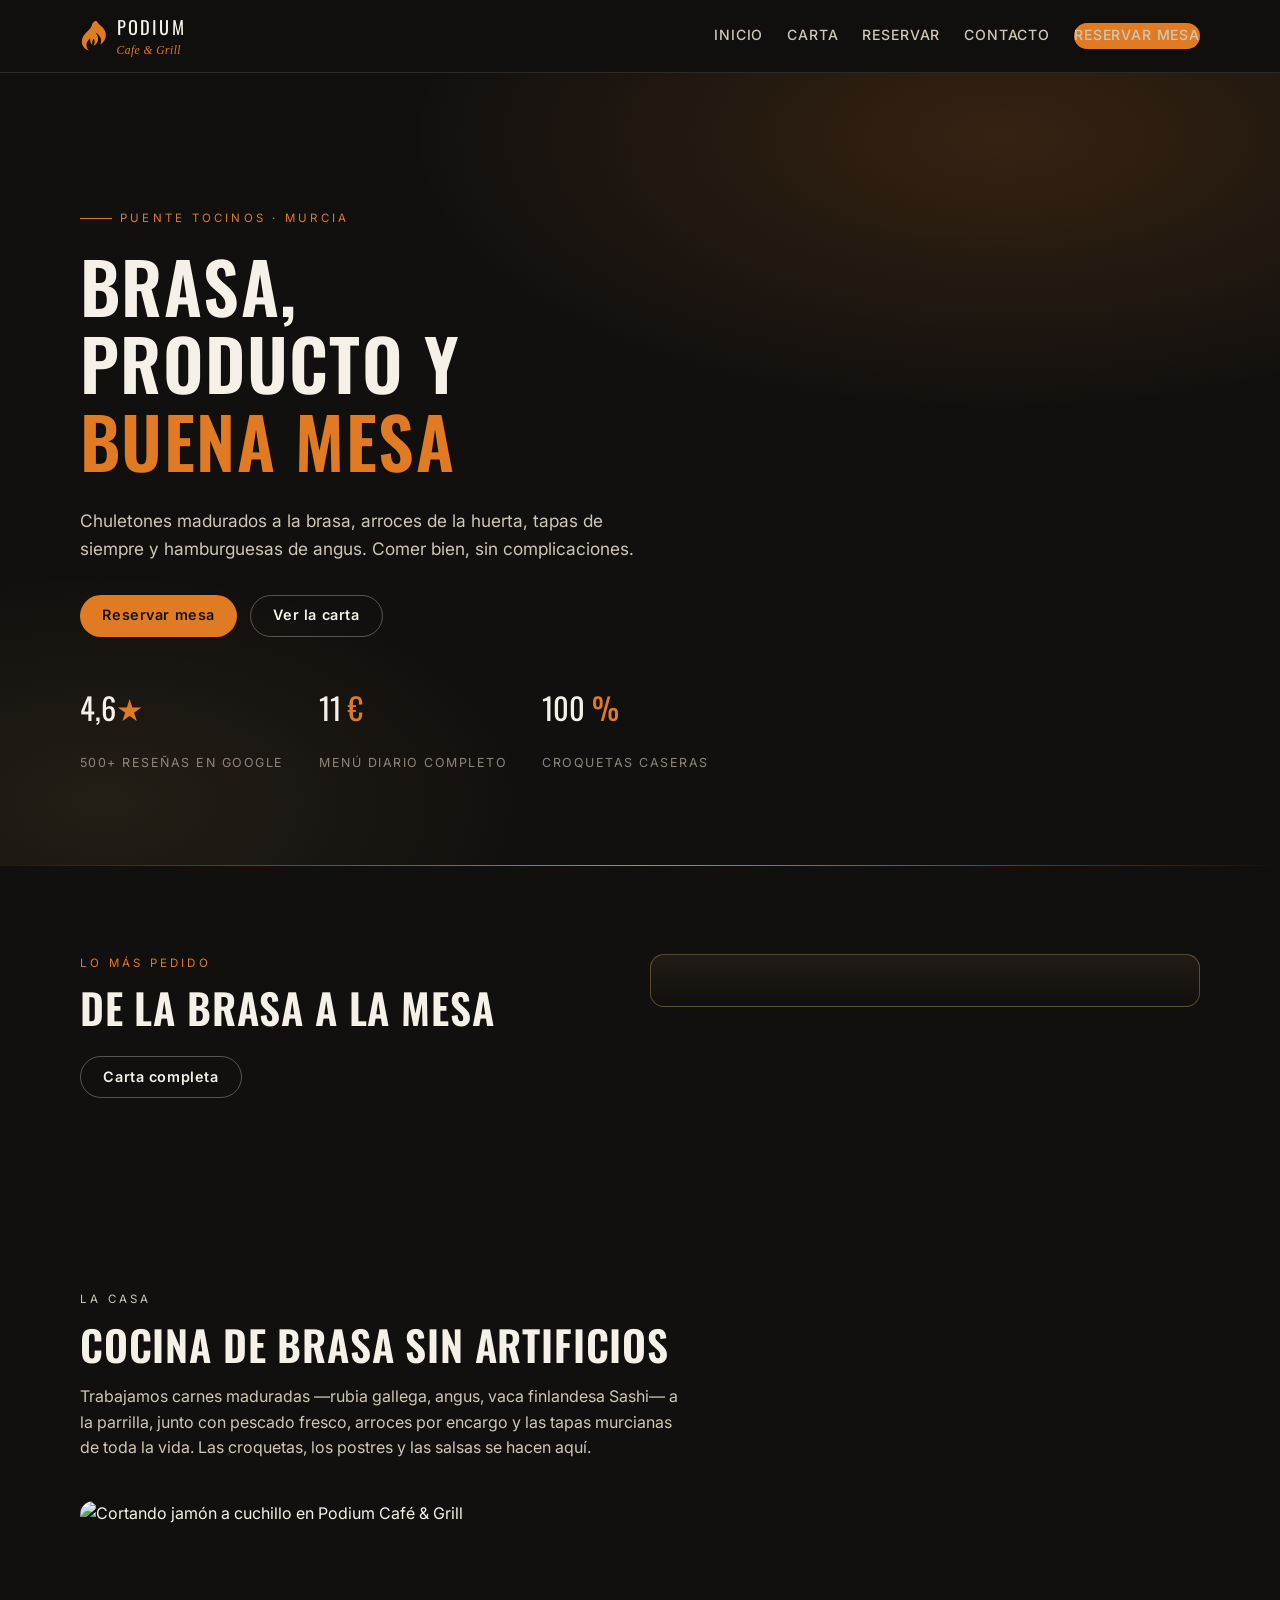
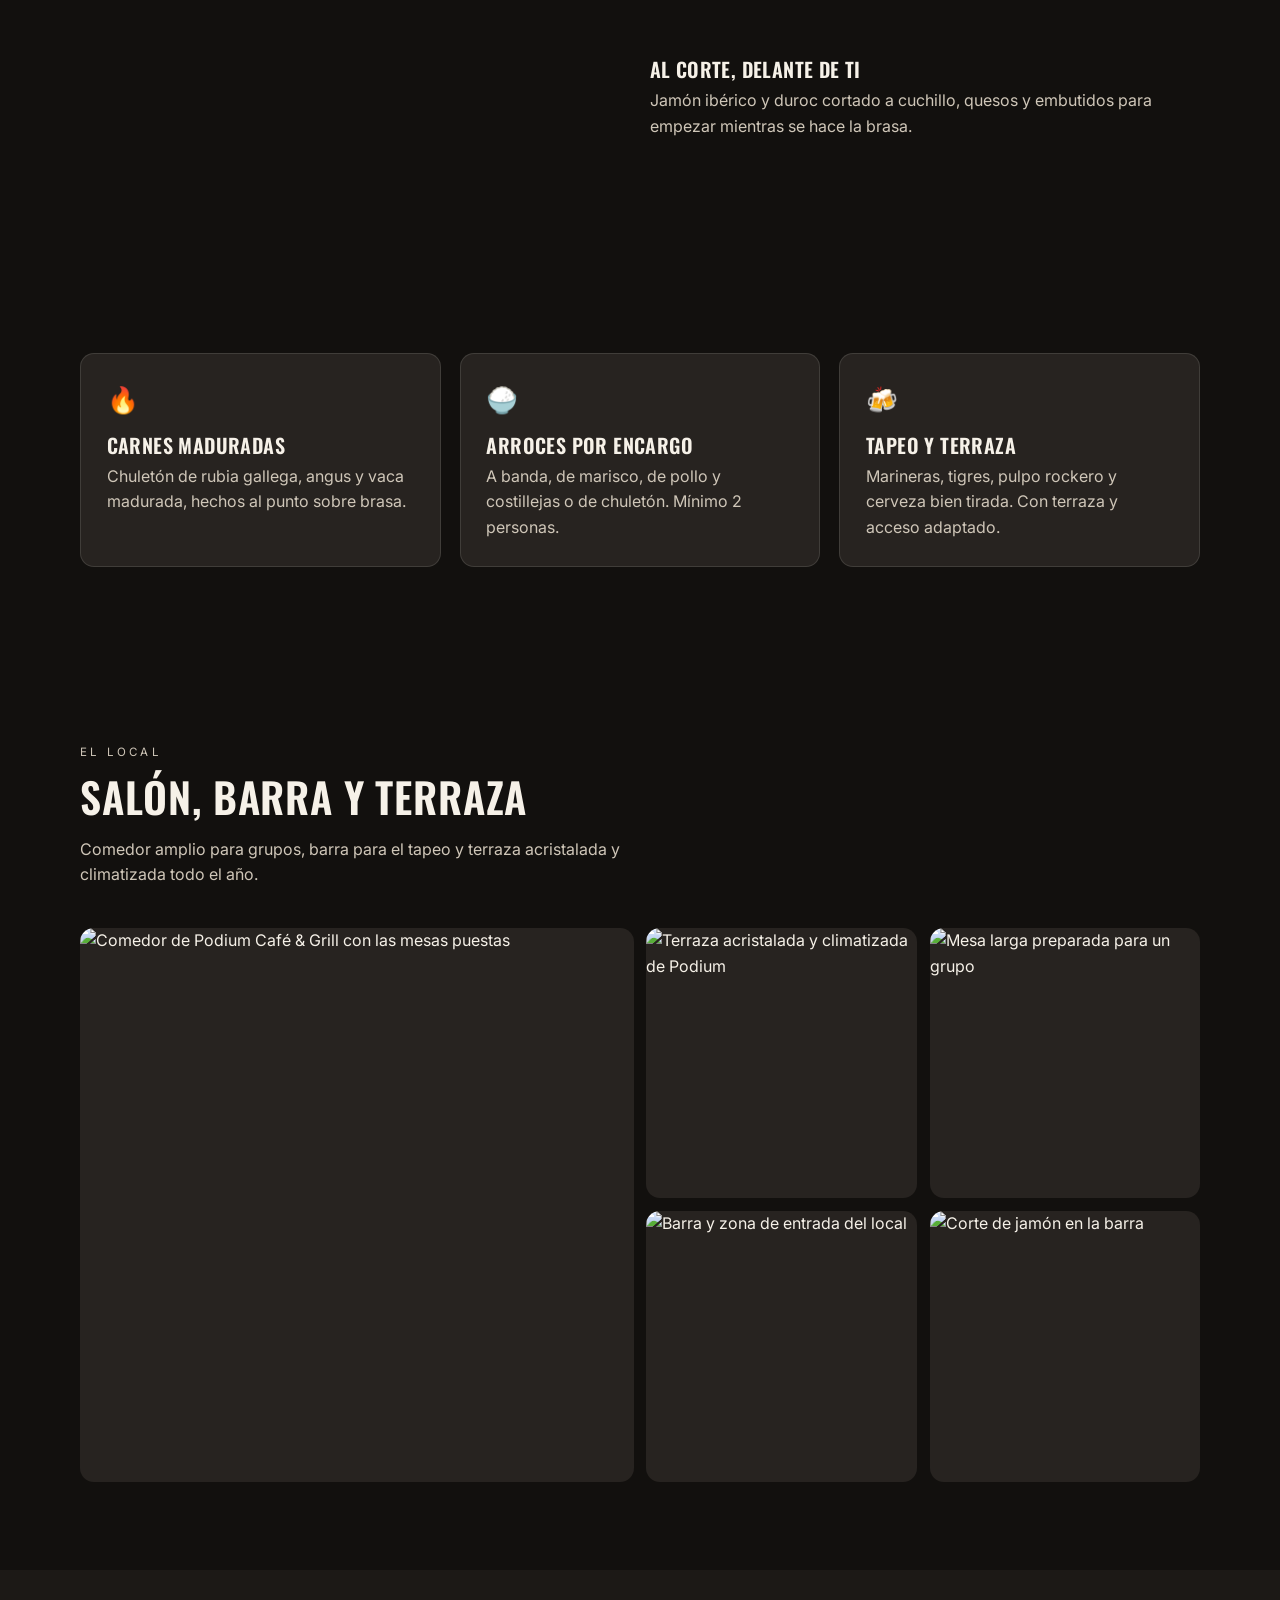
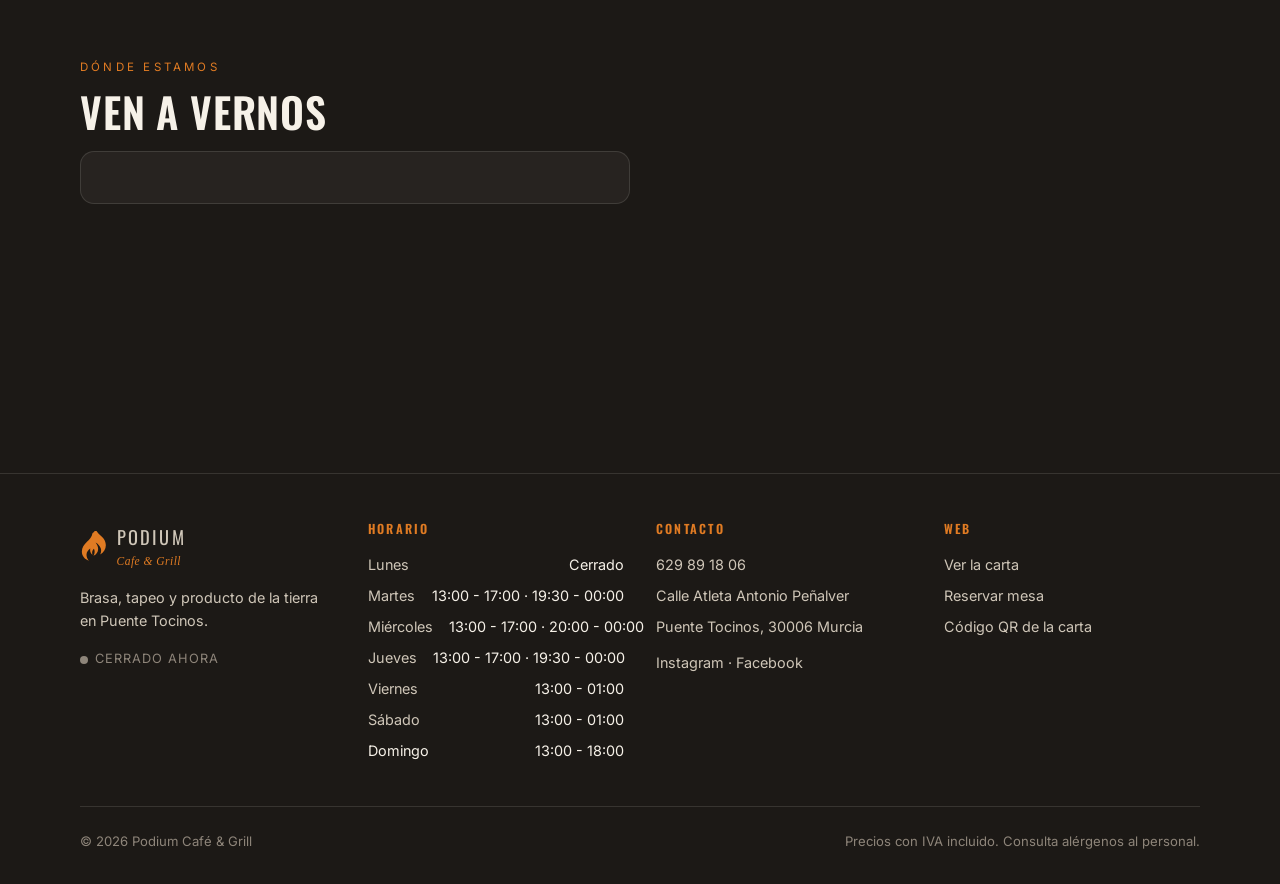
==== public/index.html @ a610a80b "Poner la web de Podium en la raíz, con el Worker y las reservas Este repositorio pasa a contener sol" ====
<!DOCTYPE html>
<html lang="es">
<head>
<meta charset="utf-8">
<meta name="viewport" content="width=device-width, initial-scale=1">
<title>Podium Café &amp; Grill — Carne a la brasa y tapeo en Murcia</title>
<meta name="description" content="Podium Café &amp; Grill en Puente Tocinos, Murcia. Chuletones a la brasa, arroces, tapas y hamburguesas. Consulta la carta y reserva mesa online.">
<meta name="theme-color" content="#12100e">
<link rel="icon" href="/assets/img/favicon.svg" type="image/svg+xml">
<meta property="og:title" content="Podium Café &amp; Grill">
<meta property="og:description" content="Carne a la brasa, arroces y tapeo en Puente Tocinos, Murcia. Reserva tu mesa online.">
<meta property="og:type" content="restaurant">
<link rel="preconnect" href="https://fonts.googleapis.com">
<link rel="preconnect" href="https://fonts.gstatic.com" crossorigin>
<link href="https://fonts.googleapis.com/css2?family=Oswald:wght@400;600&family=Inter:wght@400;500;600&display=swap" rel="stylesheet">
<link rel="stylesheet" href="/assets/css/estilo.css">
</head>
<body>

<header class="cabecera" data-cabecera></header>

<main>
  <section class="hero">
    <div class="hero__fondo" data-foto-fondo="/assets/img/fotos/salon.jpg"></div>
    <div class="contenedor">
      <p class="hero__etiqueta">Puente Tocinos · Murcia</p>
      <h1>Brasa, producto y <em>buena mesa</em></h1>
      <p class="hero__texto">
        Chuletones madurados a la brasa, arroces de la huerta, tapas de siempre y
        hamburguesas de angus. Comer bien, sin complicaciones.
      </p>
      <div class="hero__acciones">
        <a class="boton" href="/reservar">Reservar mesa</a>
        <a class="boton boton--fantasma" href="/carta">Ver la carta</a>
      </div>

      <div class="insignias">
        <div>
          <p class="insignia__valor">4,6<span>★</span></p>
          <p class="insignia__texto">500+ reseñas en Google</p>
        </div>
        <div>
          <p class="insignia__valor">11 <span>€</span></p>
          <p class="insignia__texto">Menú diario completo</p>
        </div>
        <div>
          <p class="insignia__valor">100 <span>%</span></p>
          <p class="insignia__texto">Croquetas caseras</p>
        </div>
      </div>
    </div>
  </section>

  <section class="seccion">
    <div class="contenedor">
      <div class="rejilla rejilla--2" style="align-items:start">
        <div>
          <p class="antetitulo">Lo más pedido</p>
          <h2>De la brasa a la mesa</h2>
          <div data-destacados></div>
          <p style="margin-top:1.6rem"><a class="boton boton--fantasma" href="/carta">Carta completa</a></p>
        </div>

        <div class="tarjeta menu-dia" data-menu-dia></div>
      </div>
    </div>
  </section>

  <section class="seccion">
    <div class="contenedor">
      <div class="seccion__intro">
        <p class="antetitulo">La casa</p>
        <h2>Cocina de brasa sin artificios</h2>
        <p>
          Trabajamos carnes maduradas —rubia gallega, angus, vaca finlandesa Sashi—
          a la parrilla, junto con pescado fresco, arroces por encargo y las tapas
          murcianas de toda la vida. Las croquetas, los postres y las salsas se hacen aquí.
        </p>
      </div>
      <div class="rejilla rejilla--2" style="align-items:center;margin-bottom:2.5rem">
        <div class="foto-lado" data-foto>
          <img src="/assets/img/fotos/jamon.jpg" alt="Cortando jamón a cuchillo en Podium Café &amp; Grill" loading="lazy">
        </div>
        <div>
          <h3>Al corte, delante de ti</h3>
          <p class="tenue">
            Jamón ibérico y duroc cortado a cuchillo, quesos y embutidos para empezar
            mientras se hace la brasa.
          </p>
        </div>
      </div>

      <div class="rejilla rejilla--3">
        <div class="tarjeta">
          <p class="tarjeta__icono">🔥</p>
          <h3>Carnes maduradas</h3>
          <p class="tenue">Chuletón de rubia gallega, angus y vaca madurada, hechos al punto sobre brasa.</p>
        </div>
        <div class="tarjeta">
          <p class="tarjeta__icono">🍚</p>
          <h3>Arroces por encargo</h3>
          <p class="tenue">A banda, de marisco, de pollo y costillejas o de chuletón. Mínimo 2 personas.</p>
        </div>
        <div class="tarjeta">
          <p class="tarjeta__icono">🍻</p>
          <h3>Tapeo y terraza</h3>
          <p class="tenue">Marineras, tigres, pulpo rockero y cerveza bien tirada. Con terraza y acceso adaptado.</p>
        </div>
      </div>
    </div>
  </section>

  <section class="seccion">
    <div class="contenedor">
      <div class="seccion__intro">
        <p class="antetitulo">El local</p>
        <h2>Salón, barra y terraza</h2>
        <p>Comedor amplio para grupos, barra para el tapeo y terraza acristalada y climatizada todo el año.</p>
      </div>
      <div class="galeria">
        <figure data-foto><img src="/assets/img/fotos/salon.jpg" alt="Comedor de Podium Café &amp; Grill con las mesas puestas" loading="lazy"></figure>
        <figure data-foto><img src="/assets/img/fotos/terraza.jpg" alt="Terraza acristalada y climatizada de Podium" loading="lazy"></figure>
        <figure data-foto><img src="/assets/img/fotos/chimenea.jpg" alt="Mesa larga preparada para un grupo" loading="lazy"></figure>
        <figure data-foto><img src="/assets/img/fotos/barra.jpg" alt="Barra y zona de entrada del local" loading="lazy"></figure>
        <figure data-foto><img src="/assets/img/fotos/jamon.jpg" alt="Corte de jamón en la barra" loading="lazy"></figure>
      </div>
    </div>
  </section>

  <section class="seccion seccion--alt" id="contacto">
    <div class="contenedor">
      <div class="rejilla rejilla--2" style="align-items:start">
        <div>
          <p class="antetitulo">Dónde estamos</p>
          <h2>Ven a vernos</h2>
          <div class="tarjeta" data-contacto></div>
        </div>
        <div>
          <iframe class="mapa" data-mapa loading="lazy" referrerpolicy="no-referrer-when-downgrade" title="Mapa de situación de Podium Café &amp; Grill"></iframe>
        </div>
      </div>
    </div>
  </section>
</main>

<footer class="pie" data-pie></footer>

<script src="/assets/js/config.js"></script>
<script src="/assets/js/horario.js"></script>
<script src="/assets/js/carta-datos.js"></script>
<script src="/assets/js/comun.js"></script>
<script>
  iniciarPagina('/');

  // Destacados: las sugerencias de la casa.
  const sugerencias = window.CARTA.find((c) => c.id === 'sugerencias');
  document.querySelector('[data-destacados]').innerHTML = sugerencias.platos
    .map((p) => `
      <div class="destacado">
        <span class="destacado__nombre">${p.n}${p.d ? `<span class="destacado__desc">${p.d}</span>` : ''}</span>
        <span class="destacado__precio">${euros(p.p[0].v)}</span>
      </div>`)
    .join('');

  const md = window.MENU_DIARIO;
  document.querySelector('[data-menu-dia]').innerHTML = `
    <p class="antetitulo">De martes a viernes</p>
    <h3 style="font-size:1.6rem">Menú diario</h3>
    <p class="menu-dia__precio">${euros(md.precio)}</p>
    <p class="tenue" style="margin-top:.5rem">${md.incluye}</p>
    <h4>Primeros</h4><ul>${md.primeros.map((x) => `<li>${x}</li>`).join('')}</ul>
    <h4>Segundos</h4><ul>${md.segundos.map((x) => `<li>${x}</li>`).join('')}</ul>
    <h4>Postre</h4><ul>${md.postres.map((x) => `<li>${x}</li>`).join('')}</ul>
    <a class="boton boton--ancho" href="/reservar">Reservar mesa</a>`;

  const P = window.PODIUM;
  document.querySelector('[data-contacto]').innerHTML = `
    <p><strong>${P.direccion}</strong><br><span class="tenue">${P.ciudad}</span></p>
    <p><a class="boton boton--fantasma boton--pequeno" href="tel:${P.telefonoE164}">Llamar al ${P.telefono}</a></p>
    <p class="tenue" style="margin-top:1.2rem">
      ${P.horario.map((d) => `<span style="display:flex;justify-content:space-between;gap:1rem"><span>${d.nombre}</span><span>${textoTramos(d)}</span></span>`).join('')}
    </p>
    <p style="margin-top:1rem"><a href="${P.instagram}" target="_blank" rel="noopener">Instagram</a> · <a href="${P.facebook}" target="_blank" rel="noopener">Facebook</a></p>`;

  // Las fotos del local son opcionales: si aún no están subidas, se ocultan.
  const galeria = document.querySelector('.galeria');
  const quitarFoto = (figura) => {
    const seccion = galeria.contains(figura) ? galeria.closest('section') : null;
    figura.remove();
    if (seccion && !galeria.children.length) seccion.remove();
  };

  for (const figura of document.querySelectorAll('[data-foto]')) {
    const img = figura.querySelector('img');
    img.addEventListener('error', () => quitarFoto(figura));
    if (img.complete && !img.naturalWidth) quitarFoto(figura);
  }

  const fondo = document.querySelector('[data-foto-fondo]');
  const prueba = new Image();
  prueba.addEventListener('load', () => { fondo.style.backgroundImage = `url(${prueba.src})`; });
  prueba.src = fondo.dataset.fotoFondo;

  document.querySelector('[data-mapa]').src =
    'https://maps.google.com/maps?q=' + encodeURIComponent(P.mapaConsulta) + '&z=16&output=embed';
</script>
</body>
</html>
---- assets/css/estilo.css ----
/* Podium Café & Grill — hoja de estilo única para todo el sitio */

:root {
  --carbon: #12100e;
  --carbon-2: #1c1916;
  --carbon-3: #272320;
  --brasa: #e07b23;
  --brasa-claro: #f6a64b;
  --oro: #d6b25e;
  --crema: #f6f1e8;
  --crema-tenue: #cfc6b8;
  --gris: #8e857a;
  --linea: rgba(246, 241, 232, .12);
  --verde: #4a9d6b;
  --rojo: #d4574f;

  --fuente-titulo: 'Oswald', 'Haettenschweiler', 'Arial Narrow', system-ui, sans-serif;
  --fuente-texto: 'Inter', system-ui, -apple-system, 'Segoe UI', Roboto, sans-serif;

  --ancho: 1120px;
  --radio: 14px;
  --sombra: 0 18px 40px rgba(0, 0, 0, .45);
}

* { box-sizing: border-box; }

html { scroll-behavior: smooth; scroll-padding-top: 96px; }

body {
  margin: 0;
  background: var(--carbon);
  color: var(--crema);
  font-family: var(--fuente-texto);
  font-size: 16px;
  line-height: 1.6;
  -webkit-font-smoothing: antialiased;
}

img { max-width: 100%; display: block; }
a { color: var(--brasa-claro); }

h1, h2, h3, h4 {
  font-family: var(--fuente-titulo);
  font-weight: 600;
  letter-spacing: .02em;
  line-height: 1.1;
  margin: 0 0 .4em;
  text-transform: uppercase;
}

h1 { font-size: clamp(2.4rem, 7vw, 4.4rem); }
h2 { font-size: clamp(1.7rem, 4vw, 2.6rem); }
h3 { font-size: 1.25rem; }

p { margin: 0 0 1em; }

.contenedor { width: min(100% - 2.5rem, var(--ancho)); margin-inline: auto; }
.centrado { text-align: center; }
.tenue { color: var(--crema-tenue); }
.oculto { display: none !important; }

/* ---------- Cabecera ---------- */

.cabecera {
  position: sticky;
  top: 0;
  z-index: 50;
  background: rgba(18, 16, 14, .92);
  backdrop-filter: blur(10px);
  border-bottom: 1px solid var(--linea);
}

.cabecera__fila {
  display: flex;
  align-items: center;
  justify-content: space-between;
  gap: 1rem;
  padding: .75rem 0;
}

.marca {
  display: flex;
  align-items: center;
  gap: .6rem;
  text-decoration: none;
  color: var(--crema);
}

.marca svg { width: 27px; height: 30px; flex: none; }

.marca__texto { font-family: var(--fuente-titulo); font-size: 1.15rem; letter-spacing: .12em; text-transform: uppercase; }
.marca__texto small { display: block; font-family: Georgia, 'Times New Roman', serif; font-style: italic; font-size: .72rem; letter-spacing: .04em; text-transform: none; color: var(--brasa); }

.nav { display: flex; align-items: center; gap: 1.5rem; }
.nav a {
  color: var(--crema-tenue);
  text-decoration: none;
  font-size: .88rem;
  font-weight: 500;
  letter-spacing: .06em;
  text-transform: uppercase;
  padding: .3rem 0;
  border-bottom: 2px solid transparent;
}
.nav a:hover, .nav a[aria-current='page'] { color: var(--crema); border-bottom-color: var(--brasa); }

.menu-btn {
  display: none;
  background: none;
  border: 1px solid var(--linea);
  border-radius: 8px;
  color: var(--crema);
  padding: .45rem .6rem;
  cursor: pointer;
}

@media (max-width: 860px) {
  .menu-btn { display: block; }
  .nav {
    display: none;
    position: absolute;
    top: 100%; left: 0; right: 0;
    flex-direction: column;
    align-items: stretch;
    gap: 0;
    background: var(--carbon-2);
    border-bottom: 1px solid var(--linea);
    padding: .5rem 1.25rem 1rem;
  }
  .nav.abierto { display: flex; }
  .nav a { padding: .8rem 0; border-bottom: 1px solid var(--linea); }
  .nav .boton { margin-top: .8rem; text-align: center; }
}

/* ---------- Botones ---------- */

.boton {
  display: inline-flex;
  align-items: center;
  justify-content: center;
  gap: .5rem;
  padding: .8rem 1.4rem;
  border: 0;
  border-radius: 999px;
  background: var(--brasa);
  color: #1a1207;
  font: 600 .9rem/1 var(--fuente-texto);
  letter-spacing: .04em;
  text-decoration: none;
  cursor: pointer;
  transition: transform .15s ease, background .15s ease, opacity .15s ease;
}
.boton:hover { background: var(--brasa-claro); transform: translateY(-1px); }
.boton:disabled { opacity: .45; cursor: not-allowed; transform: none; }

.boton--fantasma { background: transparent; color: var(--crema); border: 1px solid rgba(246, 241, 232, .3); }
.boton--fantasma:hover { background: rgba(246, 241, 232, .08); border-color: var(--crema); }
.boton--peligro { background: transparent; color: var(--rojo); border: 1px solid rgba(212, 87, 79, .5); }
.boton--peligro:hover { background: rgba(212, 87, 79, .12); }
.boton--pequeno { padding: .5rem .9rem; font-size: .8rem; }
.boton--ancho { width: 100%; }

/* ---------- Portada ---------- */

.hero {
  position: relative;
  padding: clamp(4rem, 12vw, 8rem) 0 clamp(3rem, 8vw, 5rem);
  background:
    radial-gradient(900px 420px at 78% 8%, rgba(224, 123, 35, .22), transparent 65%),
    radial-gradient(700px 380px at 8% 92%, rgba(214, 178, 94, .12), transparent 60%),
    var(--carbon);
  overflow: hidden;
}
.hero::after {
  content: '';
  position: absolute; inset: auto 0 0 0; height: 1px;
  background: linear-gradient(90deg, transparent, var(--brasa), transparent);
}

.hero__etiqueta {
  display: inline-flex; align-items: center; gap: .5rem;
  font-size: .72rem; letter-spacing: .28em; text-transform: uppercase;
  color: var(--brasa); margin-bottom: 1.2rem;
}
.hero__etiqueta::before { content: ''; width: 32px; height: 1px; background: var(--brasa); }

.hero h1 { max-width: 14ch; }
.hero h1 em { font-style: normal; color: var(--brasa); }
.hero__texto { max-width: 52ch; font-size: 1.08rem; color: var(--crema-tenue); }
.hero__acciones { display: flex; flex-wrap: wrap; gap: .8rem; margin-top: 2rem; }

.insignias { display: flex; flex-wrap: wrap; gap: 2.2rem; margin-top: 3.5rem; }
.insignia__valor { font-family: var(--fuente-titulo); font-size: 1.9rem; color: var(--crema); line-height: 1; }
.insignia__valor span { color: var(--brasa); }
.insignia__texto { font-size: .78rem; letter-spacing: .12em; text-transform: uppercase; color: var(--gris); margin-top: .35rem; }

/* ---------- Secciones ---------- */

.seccion { padding: clamp(3.5rem, 8vw, 5.5rem) 0; }
.seccion--alt { background: var(--carbon-2); }
.seccion__intro { max-width: 60ch; margin-bottom: 2.5rem; }
.seccion__intro p { color: var(--crema-tenue); }

.antetitulo {
  font-size: .72rem; letter-spacing: .28em; text-transform: uppercase;
  color: var(--brasa); margin-bottom: .8rem;
}

.rejilla { display: grid; gap: 1.2rem; }
.rejilla--2 { grid-template-columns: repeat(auto-fit, minmax(280px, 1fr)); }
.rejilla--3 { grid-template-columns: repeat(auto-fit, minmax(240px, 1fr)); }

.tarjeta {
  background: var(--carbon-3);
  border: 1px solid var(--linea);
  border-radius: var(--radio);
  padding: 1.6rem;
}
.tarjeta h3 { color: var(--crema); }
.tarjeta p:last-child { margin-bottom: 0; }
.tarjeta__icono { font-size: 1.6rem; margin-bottom: .8rem; }

/* Destacados de portada */
.destacado {
  display: flex; justify-content: space-between; align-items: baseline; gap: 1rem;
  padding: 1rem 0;
  border-bottom: 1px dashed var(--linea);
}
.destacado:last-child { border-bottom: 0; }
.destacado__nombre { font-weight: 600; }
.destacado__desc { display: block; font-size: .85rem; color: var(--gris); font-weight: 400; }
.destacado__precio { font-family: var(--fuente-titulo); font-size: 1.15rem; color: var(--brasa); white-space: nowrap; }

/* Menú del día */
.menu-dia { border: 1px solid rgba(214, 178, 94, .35); background: linear-gradient(180deg, rgba(214, 178, 94, .08), transparent); }
.menu-dia__precio { font-family: var(--fuente-titulo); font-size: 3rem; color: var(--oro); line-height: 1; }
.menu-dia ul { margin: .4rem 0 1.2rem; padding-left: 1.1rem; color: var(--crema-tenue); }
.menu-dia h4 { font-size: .75rem; letter-spacing: .2em; color: var(--brasa); margin-bottom: .3rem; }

/* ---------- Carta ---------- */

.carta-barra {
  position: sticky; top: 62px; z-index: 40;
  background: rgba(18, 16, 14, .95);
  backdrop-filter: blur(10px);
  border-bottom: 1px solid var(--linea);
  padding: .8rem 0;
}
.carta-barra__fila { display: flex; gap: .8rem; align-items: center; }

.buscador {
  flex: 1;
  display: flex; align-items: center; gap: .5rem;
  background: var(--carbon-3);
  border: 1px solid var(--linea);
  border-radius: 999px;
  padding: .55rem 1rem;
}
.buscador input {
  flex: 1; background: none; border: 0; color: var(--crema);
  font: inherit; font-size: .92rem; outline: none;
}
.buscador input::placeholder { color: var(--gris); }

.categorias {
  display: flex; gap: .5rem; overflow-x: auto;
  padding: .7rem 0 .2rem;
  scrollbar-width: none;
}
.categorias::-webkit-scrollbar { display: none; }
.categorias a {
  flex: none;
  padding: .4rem .9rem;
  border: 1px solid var(--linea);
  border-radius: 999px;
  font-size: .8rem;
  color: var(--crema-tenue);
  text-decoration: none;
  white-space: nowrap;
}
.categorias a:hover, .categorias a.activa { background: var(--brasa); border-color: var(--brasa); color: #1a1207; }

.grupo { padding-top: 2.6rem; }
.grupo__titulo { display: flex; align-items: center; gap: .7rem; border-bottom: 2px solid var(--brasa); padding-bottom: .6rem; margin-bottom: .3rem; }
.grupo__titulo h2 { margin: 0; }
.grupo__nota { font-size: .82rem; color: var(--gris); margin: .6rem 0 0; }

.plato {
  display: flex; justify-content: space-between; align-items: flex-start; gap: 1.5rem;
  padding: .95rem 0;
  border-bottom: 1px solid rgba(246, 241, 232, .07);
}
.plato__nombre { font-weight: 600; margin: 0; }
.plato__desc { font-size: .86rem; color: var(--gris); margin: .2rem 0 0; }
.plato__precios { display: flex; flex-direction: column; align-items: flex-end; gap: .1rem; flex: none; }
.plato__precio { font-family: var(--fuente-titulo); font-size: 1.1rem; color: var(--brasa); white-space: nowrap; }
.plato__precio span { font-family: var(--fuente-texto); font-size: .7rem; color: var(--gris); letter-spacing: .08em; text-transform: uppercase; margin-right: .45rem; }

.sin-resultados { padding: 3rem 0; text-align: center; color: var(--gris); }

/* ---------- Formularios ---------- */

.campo { margin-bottom: 1.1rem; }
.campo label { display: block; font-size: .78rem; letter-spacing: .1em; text-transform: uppercase; color: var(--crema-tenue); margin-bottom: .45rem; }
.campo input, .campo select, .campo textarea {
  width: 100%;
  background: var(--carbon);
  border: 1px solid var(--linea);
  border-radius: 10px;
  color: var(--crema);
  font: inherit;
  padding: .75rem .9rem;
  outline: none;
}
.campo input:focus, .campo select:focus, .campo textarea:focus { border-color: var(--brasa); }
.campo textarea { resize: vertical; min-height: 88px; }
.campo__ayuda { font-size: .78rem; color: var(--gris); margin: .4rem 0 0; }
.campo__error { font-size: .8rem; color: var(--rojo); margin: .4rem 0 0; }

.fila-campos { display: grid; gap: 1.1rem; grid-template-columns: repeat(auto-fit, minmax(160px, 1fr)); }

.turnos { display: grid; grid-template-columns: repeat(auto-fill, minmax(84px, 1fr)); gap: .5rem; }
.turno {
  padding: .6rem .3rem;
  background: var(--carbon);
  border: 1px solid var(--linea);
  border-radius: 10px;
  color: var(--crema);
  font: 600 .95rem var(--fuente-texto);
  cursor: pointer;
  transition: all .12s ease;
}
.turno:hover:not(:disabled) { border-color: var(--brasa); }
.turno[aria-pressed='true'] { background: var(--brasa); border-color: var(--brasa); color: #1a1207; }
.turno:disabled { opacity: .3; cursor: not-allowed; text-decoration: line-through; }

.aviso {
  border-radius: 10px;
  padding: .9rem 1.1rem;
  font-size: .9rem;
  margin-bottom: 1.2rem;
  border: 1px solid;
}
.aviso--info { background: rgba(224, 123, 35, .1); border-color: rgba(224, 123, 35, .35); color: #f0c294; }
.aviso--error { background: rgba(212, 87, 79, .1); border-color: rgba(212, 87, 79, .4); color: #f0a9a4; }
.aviso--ok { background: rgba(74, 157, 107, .1); border-color: rgba(74, 157, 107, .4); color: #9fd7b6; }

.exito { text-align: center; padding: 2.5rem 1.5rem; }
.exito__marca {
  width: 68px; height: 68px; margin: 0 auto 1.4rem;
  border-radius: 50%; background: rgba(74, 157, 107, .15);
  border: 2px solid var(--verde);
  display: grid; place-items: center; font-size: 1.9rem; color: var(--verde);
}
.exito__resumen {
  text-align: left; max-width: 380px; margin: 1.8rem auto;
  border: 1px solid var(--linea); border-radius: var(--radio); padding: 1.2rem;
  background: var(--carbon);
}
.exito__resumen div { display: flex; justify-content: space-between; gap: 1rem; padding: .45rem 0; border-bottom: 1px solid var(--linea); }
.exito__resumen div:last-child { border-bottom: 0; }
.exito__resumen dt, .exito__resumen b { color: var(--gris); font-weight: 500; font-size: .85rem; }

/* ---------- Panel de administración ---------- */

.panel { padding: 2rem 0 4rem; }
.panel__barra { display: flex; flex-wrap: wrap; gap: .8rem; align-items: center; justify-content: space-between; margin-bottom: 1.5rem; }
.panel__filtros { display: flex; flex-wrap: wrap; gap: .5rem; }

.metricas { display: grid; grid-template-columns: repeat(auto-fit, minmax(130px, 1fr)); gap: .8rem; margin-bottom: 1.8rem; }
.metrica { background: var(--carbon-2); border: 1px solid var(--linea); border-radius: 12px; padding: 1rem; }
.metrica strong { display: block; font-family: var(--fuente-titulo); font-size: 1.9rem; line-height: 1; color: var(--brasa); }
.metrica span { font-size: .74rem; letter-spacing: .1em; text-transform: uppercase; color: var(--gris); }

.reserva {
  display: grid;
  grid-template-columns: 78px 1fr auto;
  gap: 1rem;
  align-items: center;
  background: var(--carbon-2);
  border: 1px solid var(--linea);
  border-left: 3px solid var(--brasa);
  border-radius: 12px;
  padding: 1rem 1.2rem;
  margin-bottom: .7rem;
}
.reserva[data-estado='cancelada'] { border-left-color: var(--rojo); opacity: .55; }
.reserva[data-estado='confirmada'] { border-left-color: var(--verde); }
.reserva__hora { font-family: var(--fuente-titulo); font-size: 1.5rem; color: var(--crema); }
.reserva__hora small { display: block; font-family: var(--fuente-texto); font-size: .72rem; color: var(--gris); letter-spacing: .08em; }
.reserva__nombre { font-weight: 600; }
.reserva__datos { font-size: .85rem; color: var(--crema-tenue); }
.reserva__nota { font-size: .85rem; color: var(--oro); margin-top: .3rem; }
.reserva__acciones { display: flex; gap: .4rem; flex-wrap: wrap; justify-content: flex-end; }

.etiqueta-estado {
  display: inline-block; font-size: .68rem; letter-spacing: .1em; text-transform: uppercase;
  padding: .18rem .5rem; border-radius: 999px; margin-left: .5rem;
}
.etiqueta-estado[data-e='pendiente'] { background: rgba(224, 123, 35, .18); color: var(--brasa-claro); }
.etiqueta-estado[data-e='confirmada'] { background: rgba(74, 157, 107, .18); color: #9fd7b6; }
.etiqueta-estado[data-e='cancelada'] { background: rgba(212, 87, 79, .18); color: #f0a9a4; }

@media (max-width: 640px) {
  .reserva { grid-template-columns: 1fr; }
  .reserva__acciones { justify-content: flex-start; }
}

/* ---------- QR ---------- */

.qr-disposicion { display: grid; gap: 2rem; grid-template-columns: minmax(280px, 1fr) minmax(300px, 420px); align-items: start; }
@media (max-width: 860px) { .qr-disposicion { grid-template-columns: 1fr; } }

.qr-tarjeta {
  background: #fff;
  color: #12100e;
  border-radius: 18px;
  padding: 2.2rem 1.8rem;
  text-align: center;
}
.qr-tarjeta__logo { width: min(190px, 60%); margin: 0 auto; }
.qr-tarjeta__codigo { margin: 1.5rem auto; width: min(260px, 100%); }
.qr-tarjeta__codigo svg { width: 100%; height: auto; }
.qr-tarjeta__pie { font-size: .8rem; color: #6b625a; letter-spacing: .06em; text-transform: uppercase; }
.qr-tarjeta__titulo { font-family: var(--fuente-titulo); font-size: 1.35rem; text-transform: uppercase; margin: 0; }

/* ---------- Pie ---------- */

.pie { background: var(--carbon-2); border-top: 1px solid var(--linea); padding: 3rem 0 2rem; font-size: .9rem; }
.pie__rejilla { display: grid; gap: 2rem; grid-template-columns: repeat(auto-fit, minmax(200px, 1fr)); }
.pie h4 { font-size: .78rem; letter-spacing: .18em; color: var(--brasa); margin-bottom: .8rem; }
.pie a { color: var(--crema-tenue); text-decoration: none; }
.pie a:hover { color: var(--brasa); }
.pie ul { list-style: none; margin: 0; padding: 0; }
.pie li { padding: .25rem 0; color: var(--crema-tenue); }
.pie__horario { display: flex; justify-content: space-between; gap: 1rem; }
.pie__horario span:last-child { color: var(--crema); white-space: nowrap; }
.pie__legal { margin-top: 2.5rem; padding-top: 1.5rem; border-top: 1px solid var(--linea); color: var(--gris); font-size: .82rem; display: flex; flex-wrap: wrap; gap: 1rem; justify-content: space-between; }

.estado-abierto { display: inline-flex; align-items: center; gap: .45rem; font-size: .8rem; letter-spacing: .08em; text-transform: uppercase; }
.estado-abierto::before { content: ''; width: 8px; height: 8px; border-radius: 50%; background: var(--gris); }
.estado-abierto[data-abierto='si'] { color: #9fd7b6; }
.estado-abierto[data-abierto='si']::before { background: var(--verde); box-shadow: 0 0 0 3px rgba(74, 157, 107, .2); }
.estado-abierto[data-abierto='no'] { color: var(--gris); }

.mapa { border: 0; width: 100%; height: 320px; border-radius: var(--radio); filter: grayscale(.4) contrast(1.05); }

/* ---------- Impresión ---------- */

@media print {
  body { background: #fff; color: #000; }
  .cabecera, .pie, .no-imprimir, .carta-barra { display: none !important; }
  .qr-tarjeta { border: 1px solid #ddd; page-break-inside: avoid; }
  .plato { border-bottom: 1px solid #eee; }
  .plato__precio, .grupo__titulo { color: #000; }
  .grupo__titulo { border-bottom-color: #000; }
  .plato__desc, .plato__precio span { color: #555; }
  h1, h2, h3 { color: #000; }
  a { color: #000; text-decoration: none; }
}

/* ---------- Fotos del local ---------- */

.hero { isolation: isolate; }
.hero__fondo {
  position: absolute; inset: 0; z-index: -1;
  background-size: cover; background-position: center;
  opacity: .3;
}
.hero__fondo::after {
  content: '';
  position: absolute; inset: 0;
  background: linear-gradient(100deg, var(--carbon) 8%, rgba(18, 16, 14, .78) 55%, rgba(18, 16, 14, .55));
}

.galeria { display: grid; gap: .8rem; grid-template-columns: repeat(4, 1fr); }
.galeria figure { margin: 0; border-radius: var(--radio); overflow: hidden; background: var(--carbon-3); }
.galeria img { width: 100%; height: 100%; object-fit: cover; aspect-ratio: 4 / 3; transition: transform .4s ease; }
.galeria figure:hover img { transform: scale(1.04); }
.galeria figure:first-child { grid-column: span 2; grid-row: span 2; }
.galeria figure:first-child img { aspect-ratio: 1 / 1; }

@media (max-width: 720px) {
  .galeria { grid-template-columns: repeat(2, 1fr); }
  .galeria figure:first-child { grid-column: span 2; grid-row: auto; }
}

.foto-lado { border-radius: var(--radio); overflow: hidden; }
.foto-lado img { width: 100%; aspect-ratio: 4 / 3; object-fit: cover; }
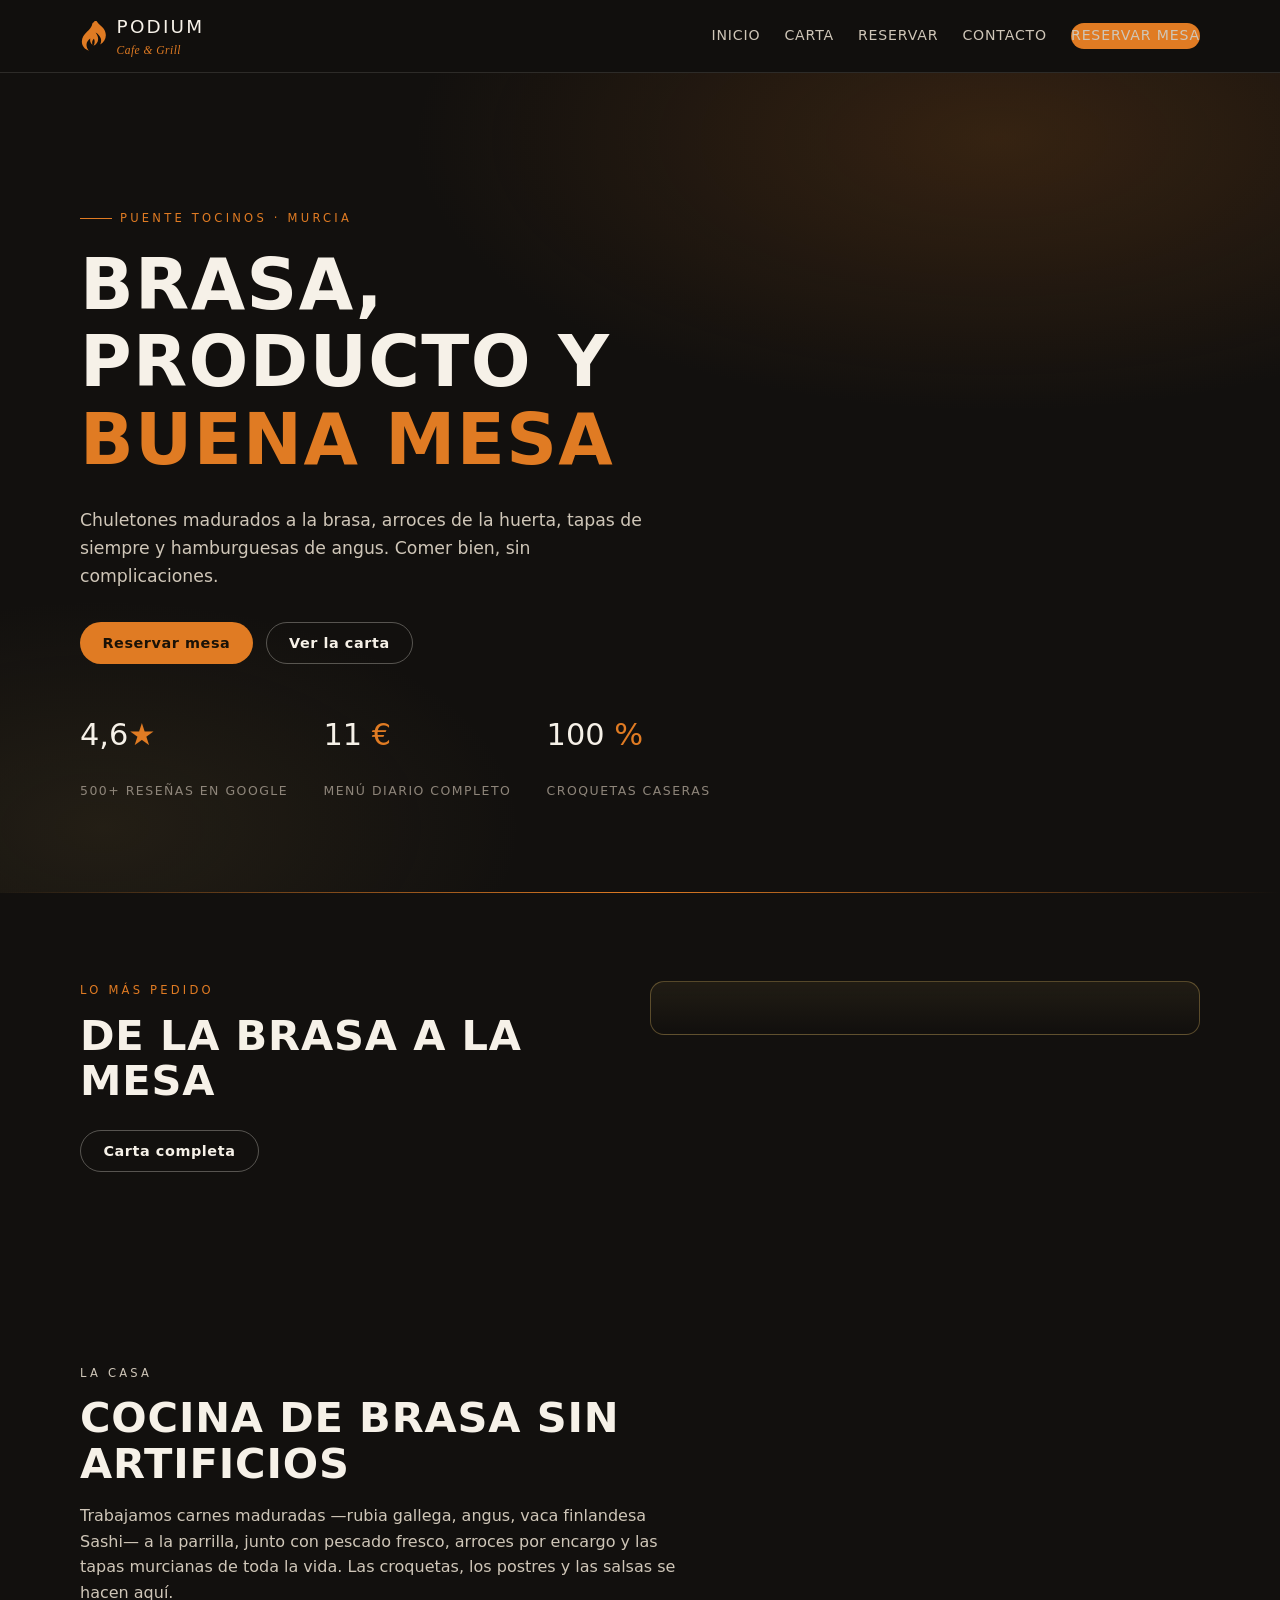
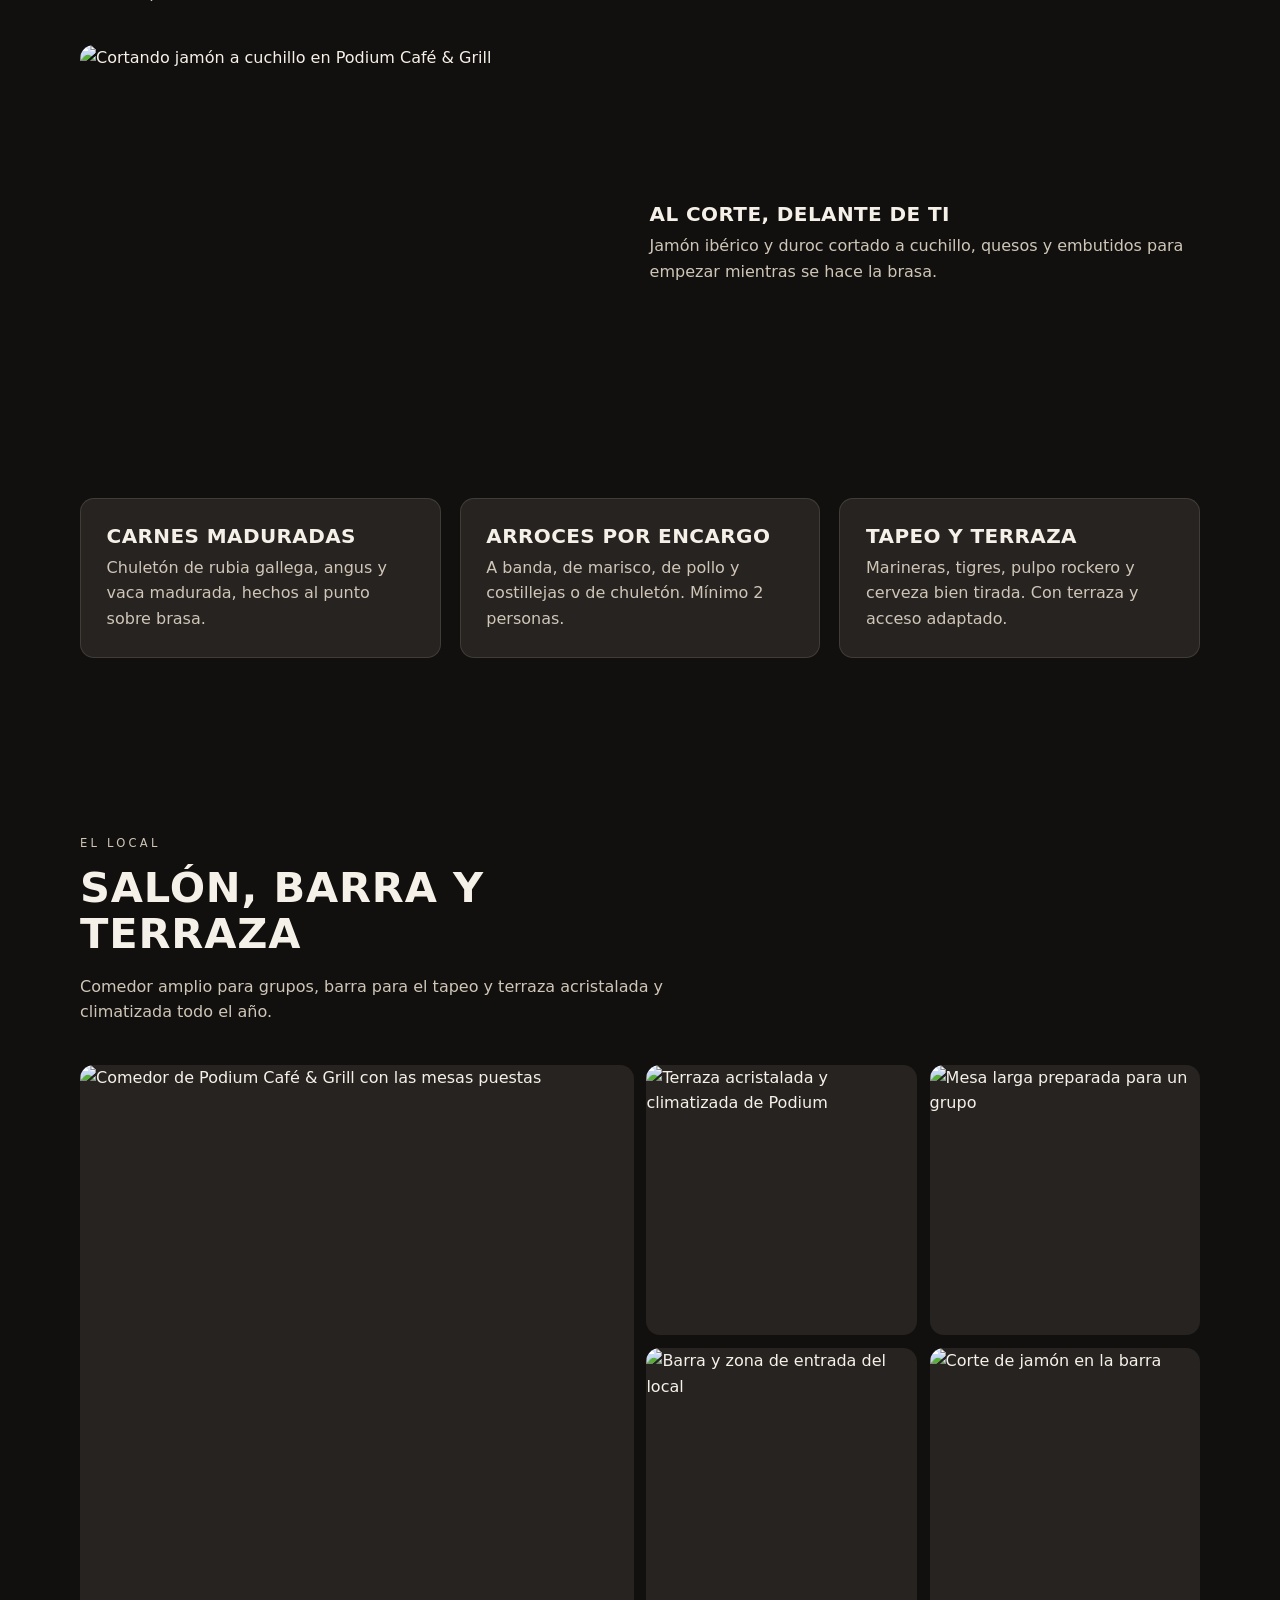
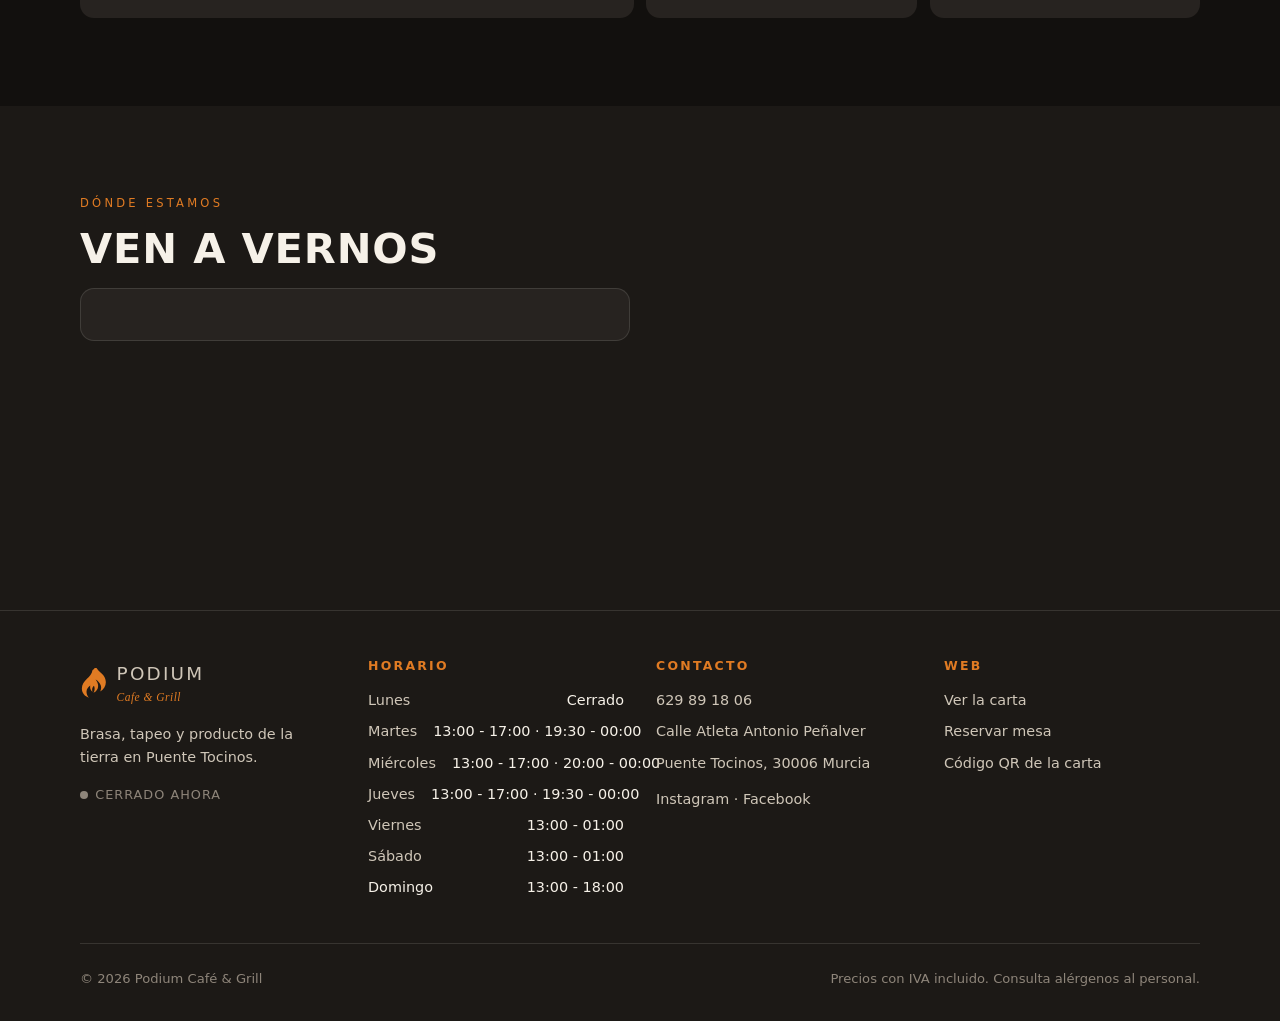
==== commit 0eea160b: "Turnos de comida y cena, edición de reservas y día de descanso - El horario pasa a definirse por tur" ====
--- a/public/index.html
+++ b/public/index.html
@@ -12,7 +12,7 @@
 <meta property="og:type" content="restaurant">
 <link rel="preconnect" href="https://fonts.googleapis.com">
 <link rel="preconnect" href="https://fonts.gstatic.com" crossorigin>
-<link href="https://fonts.googleapis.com/css2?family=Oswald:wght@400;600&family=Inter:wght@400;500;600&display=swap" rel="stylesheet">
+<link href="https://fonts.googleapis.com/css2?family=Playfair+Display:wght@500;600;700&family=Montserrat:wght@400;500;600;700&display=swap" rel="stylesheet">
 <link rel="stylesheet" href="/assets/css/estilo.css">
 </head>
 <body>
@@ -92,17 +92,14 @@
 
       <div class="rejilla rejilla--3">
         <div class="tarjeta">
-          <p class="tarjeta__icono">🔥</p>
           <h3>Carnes maduradas</h3>
           <p class="tenue">Chuletón de rubia gallega, angus y vaca madurada, hechos al punto sobre brasa.</p>
         </div>
         <div class="tarjeta">
-          <p class="tarjeta__icono">🍚</p>
           <h3>Arroces por encargo</h3>
           <p class="tenue">A banda, de marisco, de pollo y costillejas o de chuletón. Mínimo 2 personas.</p>
         </div>
         <div class="tarjeta">
-          <p class="tarjeta__icono">🍻</p>
           <h3>Tapeo y terraza</h3>
           <p class="tenue">Marineras, tigres, pulpo rockero y cerveza bien tirada. Con terraza y acceso adaptado.</p>
         </div>
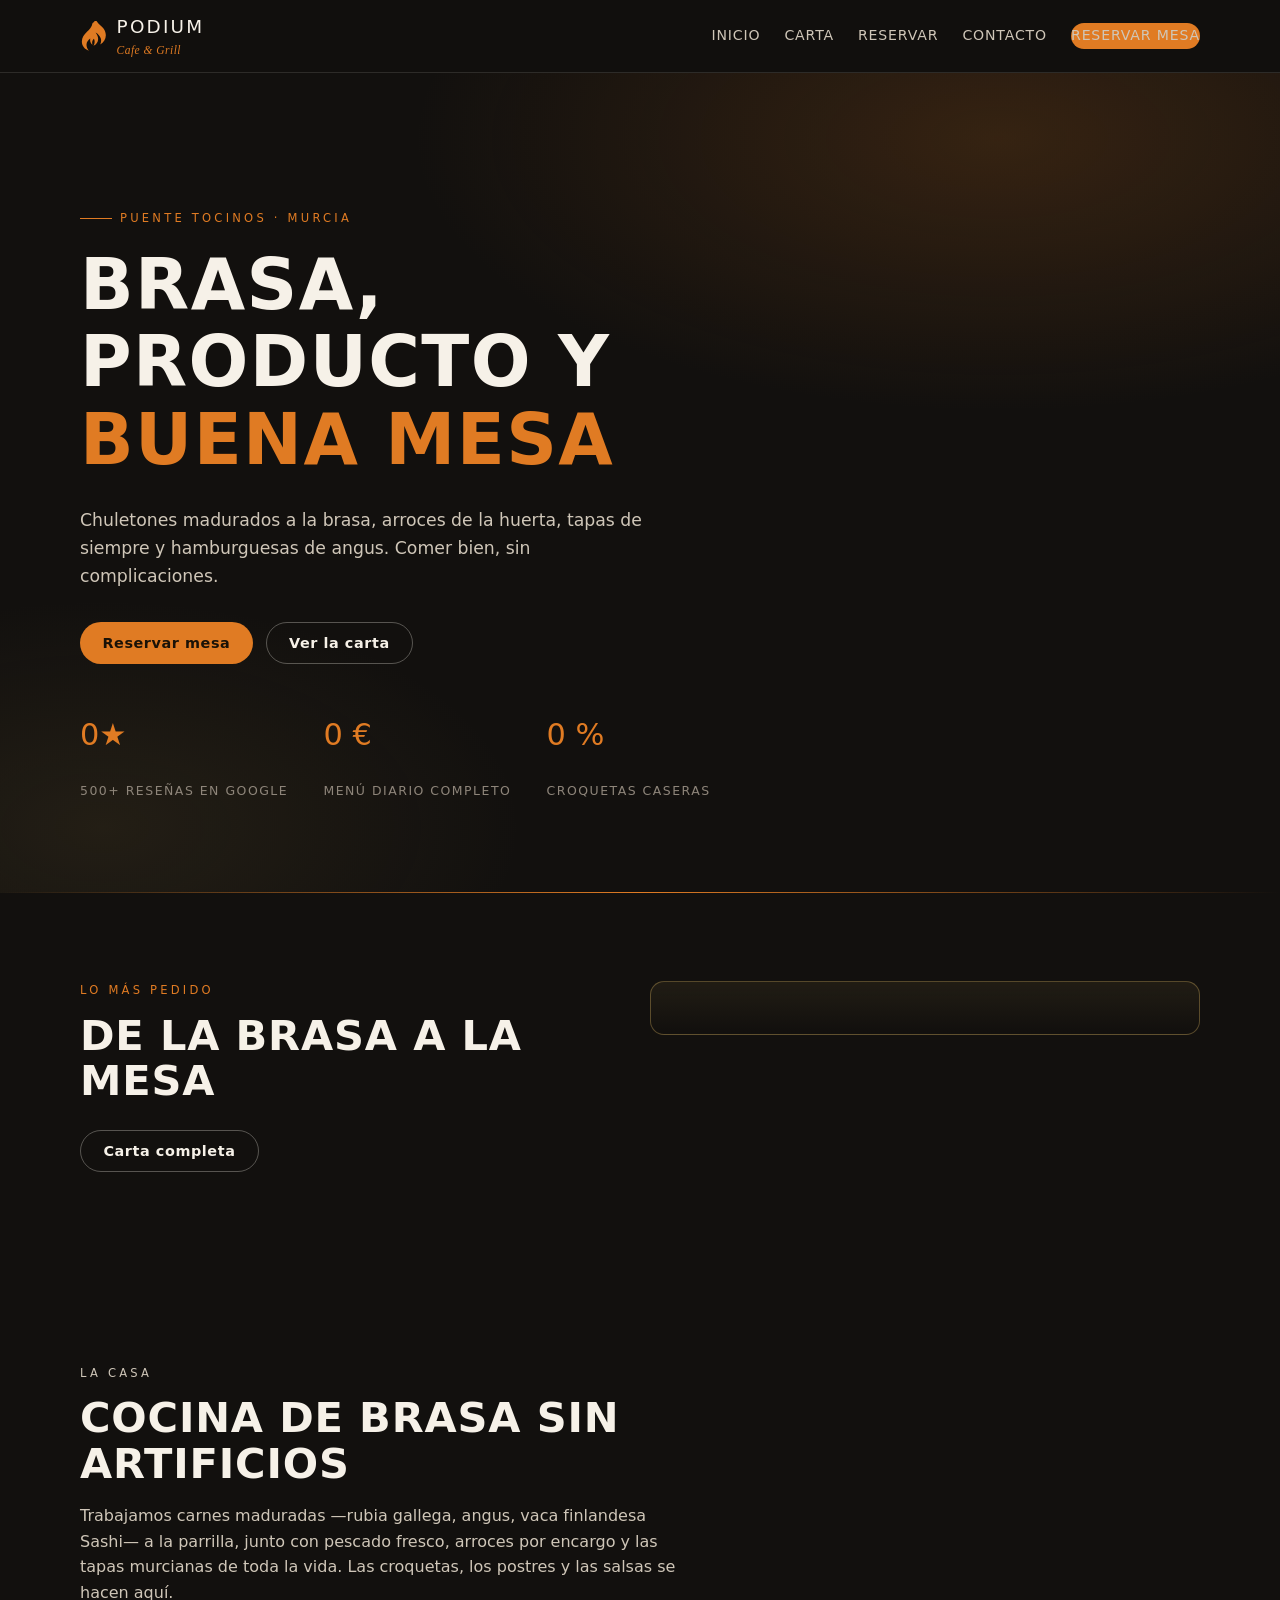
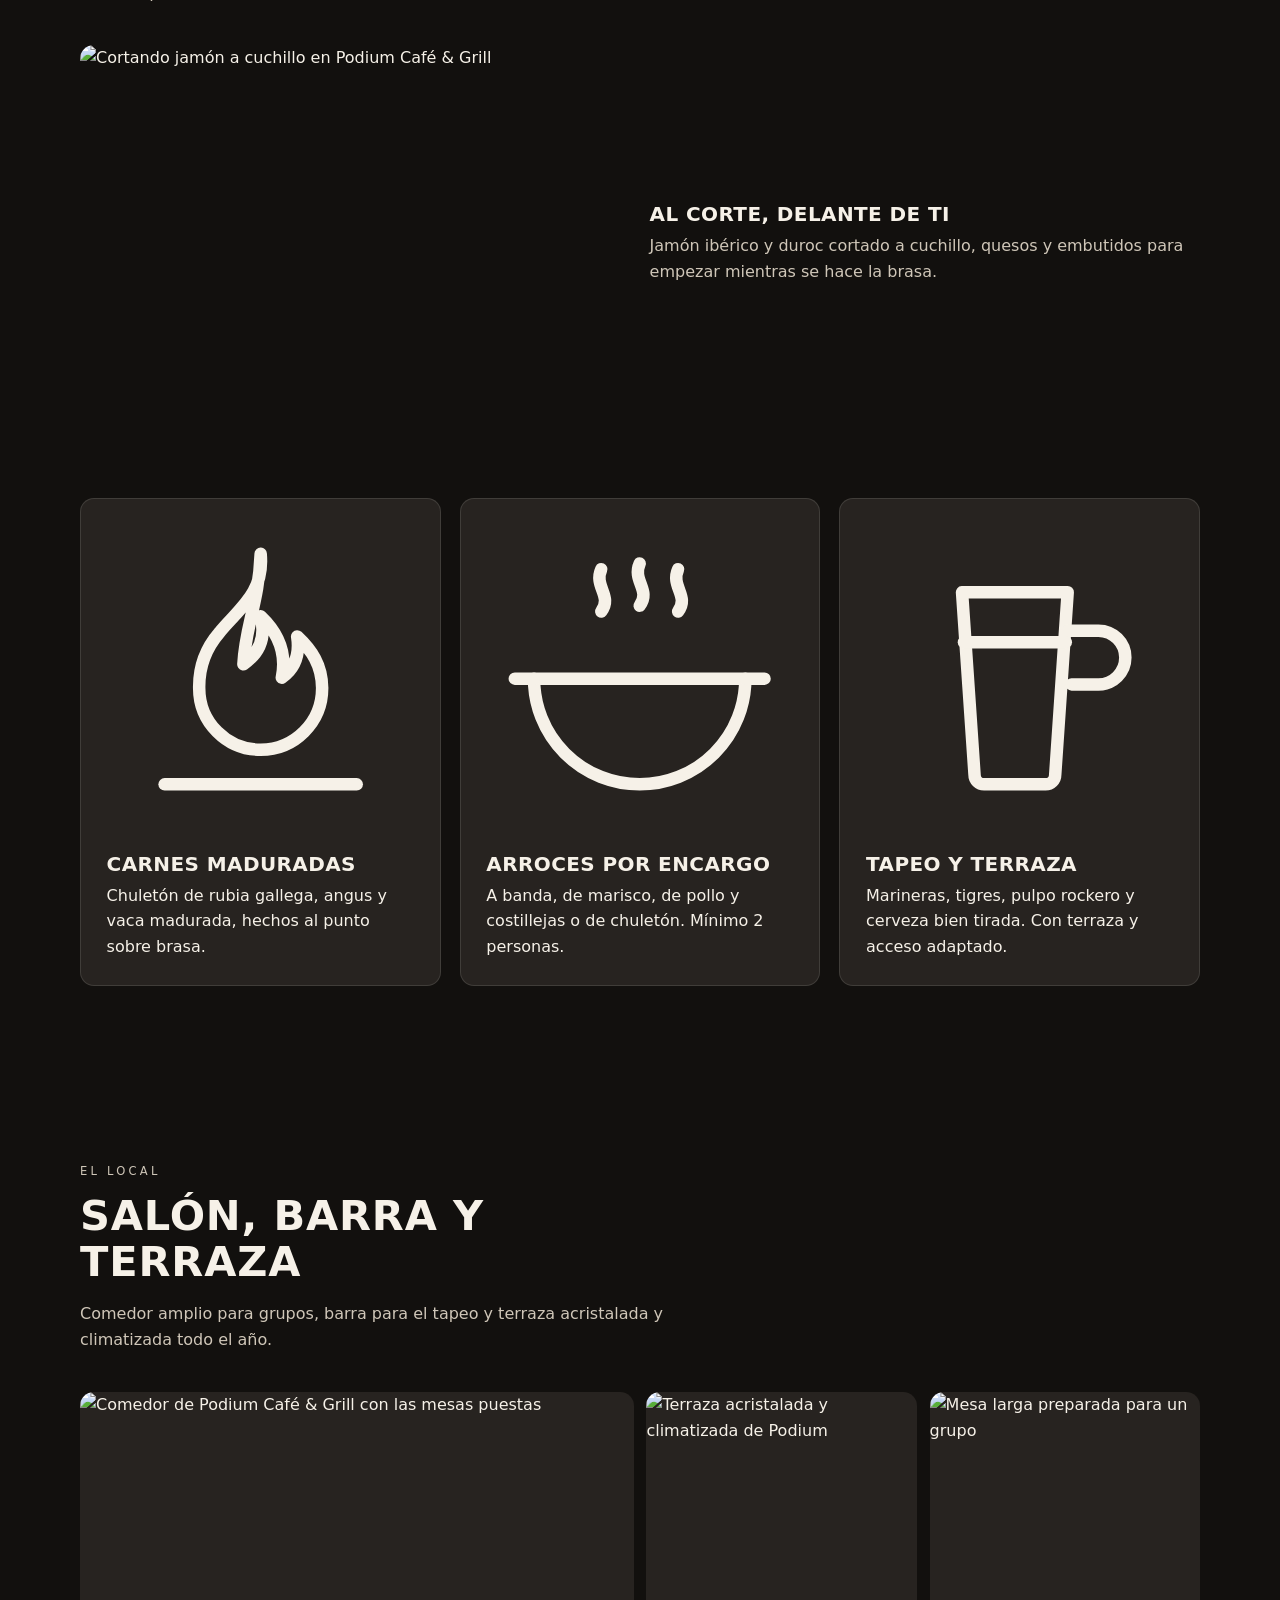
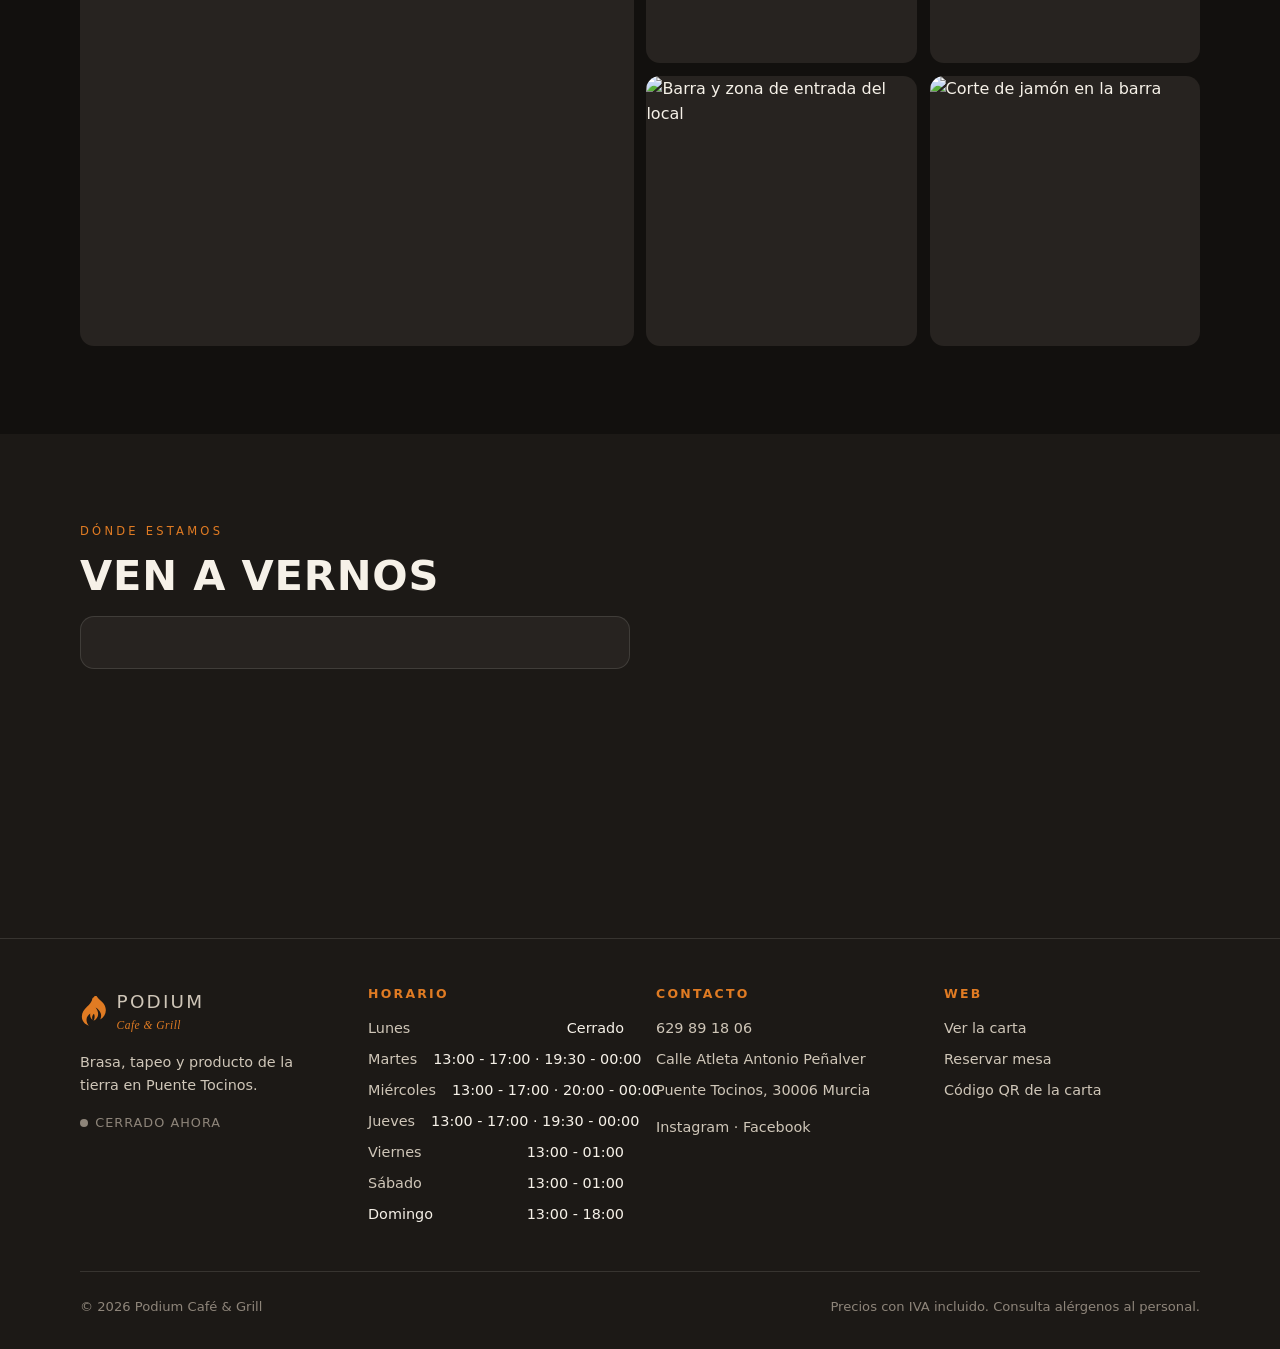
==== commit f4668e53: "Abrir lunes sueltos, animaciones y tarjetas con icono - Aperturas extraordinarias: en la agenda los " ====
--- a/public/index.html
+++ b/public/index.html
@@ -13,7 +13,7 @@
 <link rel="preconnect" href="https://fonts.googleapis.com">
 <link rel="preconnect" href="https://fonts.gstatic.com" crossorigin>
 <link href="https://fonts.googleapis.com/css2?family=Playfair+Display:wght@500;600;700&family=Montserrat:wght@400;500;600;700&display=swap" rel="stylesheet">
-<link rel="stylesheet" href="/assets/css/estilo.css">
+<link rel="stylesheet" href="/assets/css/estilo.css?v=2">
 </head>
 <body>
 
@@ -34,17 +34,17 @@
         <a class="boton boton--fantasma" href="/carta">Ver la carta</a>
       </div>
 
-      <div class="insignias">
-        <div>
-          <p class="insignia__valor">4,6<span>★</span></p>
+      <div class="insignias" data-anima>
+        <div>
+          <p class="insignia__valor"><span data-contador="4,6">0</span><span>★</span></p>
           <p class="insignia__texto">500+ reseñas en Google</p>
         </div>
         <div>
-          <p class="insignia__valor">11 <span>€</span></p>
+          <p class="insignia__valor"><span data-contador="11">0</span> <span>€</span></p>
           <p class="insignia__texto">Menú diario completo</p>
         </div>
         <div>
-          <p class="insignia__valor">100 <span>%</span></p>
+          <p class="insignia__valor"><span data-contador="100">0</span> <span>%</span></p>
           <p class="insignia__texto">Croquetas caseras</p>
         </div>
       </div>
@@ -61,14 +61,14 @@
           <p style="margin-top:1.6rem"><a class="boton boton--fantasma" href="/carta">Carta completa</a></p>
         </div>
 
-        <div class="tarjeta menu-dia" data-menu-dia></div>
+        <div class="tarjeta menu-dia" data-menu-dia data-anima></div>
       </div>
     </div>
   </section>
 
   <section class="seccion">
     <div class="contenedor">
-      <div class="seccion__intro">
+      <div class="seccion__intro" data-anima>
         <p class="antetitulo">La casa</p>
         <h2>Cocina de brasa sin artificios</h2>
         <p>
@@ -78,7 +78,7 @@
         </p>
       </div>
       <div class="rejilla rejilla--2" style="align-items:center;margin-bottom:2.5rem">
-        <div class="foto-lado" data-foto>
+        <div class="foto-lado" data-foto data-anima>
           <img src="/assets/img/fotos/jamon.jpg" alt="Cortando jamón a cuchillo en Podium Café &amp; Grill" loading="lazy">
         </div>
         <div>
@@ -91,49 +91,65 @@
       </div>
 
       <div class="rejilla rejilla--3">
-        <div class="tarjeta">
+        <article class="tarjeta" data-anima>
+          <svg class="tarjeta__icono" viewBox="0 0 32 32" fill="none" stroke="currentColor" stroke-width="1.3" stroke-linecap="round" stroke-linejoin="round" aria-hidden="true">
+            <path d="M16 3c.4 4.2-2.4 5.8-4.3 8.2A8.6 8.6 0 0 0 9.6 17a6.4 6.4 0 0 0 12.8 0c0-2.4-1.1-4-2.6-5.4.3 1.9-.2 3.3-1.6 4.3.5-2.4-.3-4.6-2.2-6.4.6 2.3-.2 3.9-1.8 5 .2-4 1.6-6.4 1.8-11.5Z"/>
+            <path d="M6 27h20"/>
+          </svg>
           <h3>Carnes maduradas</h3>
-          <p class="tenue">Chuletón de rubia gallega, angus y vaca madurada, hechos al punto sobre brasa.</p>
-        </div>
-        <div class="tarjeta">
+          <p>Chuletón de rubia gallega, angus y vaca madurada, hechos al punto sobre brasa.</p>
+        </article>
+
+        <article class="tarjeta" data-anima>
+          <svg class="tarjeta__icono" viewBox="0 0 32 32" fill="none" stroke="currentColor" stroke-width="1.3" stroke-linecap="round" stroke-linejoin="round" aria-hidden="true">
+            <path d="M5 16h22a11 11 0 0 1-22 0Z"/>
+            <path d="M3 16h2M27 16h2"/>
+            <path d="M12 9c1.2-1.6-.8-2.6 0-4.4M16 8.4c1.2-1.6-.8-2.6 0-4.4M20 9c1.2-1.6-.8-2.6 0-4.4"/>
+          </svg>
           <h3>Arroces por encargo</h3>
-          <p class="tenue">A banda, de marisco, de pollo y costillejas o de chuletón. Mínimo 2 personas.</p>
-        </div>
-        <div class="tarjeta">
+          <p>A banda, de marisco, de pollo y costillejas o de chuletón. Mínimo 2 personas.</p>
+        </article>
+
+        <article class="tarjeta" data-anima>
+          <svg class="tarjeta__icono" viewBox="0 0 32 32" fill="none" stroke="currentColor" stroke-width="1.3" stroke-linecap="round" stroke-linejoin="round" aria-hidden="true">
+            <path d="M10 7h11l-1.3 19a1 1 0 0 1-1 1h-6.4a1 1 0 0 1-1-1Z"/>
+            <path d="M21 11h3.2a2.4 2.4 0 0 1 0 5.6h-2.8"/>
+            <path d="M10.2 12.2h10.6"/>
+          </svg>
           <h3>Tapeo y terraza</h3>
-          <p class="tenue">Marineras, tigres, pulpo rockero y cerveza bien tirada. Con terraza y acceso adaptado.</p>
-        </div>
+          <p>Marineras, tigres, pulpo rockero y cerveza bien tirada. Con terraza y acceso adaptado.</p>
+        </article>
       </div>
     </div>
   </section>
 
   <section class="seccion">
     <div class="contenedor">
-      <div class="seccion__intro">
+      <div class="seccion__intro" data-anima>
         <p class="antetitulo">El local</p>
         <h2>Salón, barra y terraza</h2>
         <p>Comedor amplio para grupos, barra para el tapeo y terraza acristalada y climatizada todo el año.</p>
       </div>
       <div class="galeria">
-        <figure data-foto><img src="/assets/img/fotos/salon.jpg" alt="Comedor de Podium Café &amp; Grill con las mesas puestas" loading="lazy"></figure>
-        <figure data-foto><img src="/assets/img/fotos/terraza.jpg" alt="Terraza acristalada y climatizada de Podium" loading="lazy"></figure>
-        <figure data-foto><img src="/assets/img/fotos/chimenea.jpg" alt="Mesa larga preparada para un grupo" loading="lazy"></figure>
-        <figure data-foto><img src="/assets/img/fotos/barra.jpg" alt="Barra y zona de entrada del local" loading="lazy"></figure>
-        <figure data-foto><img src="/assets/img/fotos/jamon.jpg" alt="Corte de jamón en la barra" loading="lazy"></figure>
+        <figure data-foto data-anima><img src="/assets/img/fotos/salon.jpg" alt="Comedor de Podium Café &amp; Grill con las mesas puestas" loading="lazy"></figure>
+        <figure data-foto data-anima><img src="/assets/img/fotos/terraza.jpg" alt="Terraza acristalada y climatizada de Podium" loading="lazy"></figure>
+        <figure data-foto data-anima><img src="/assets/img/fotos/chimenea.jpg" alt="Mesa larga preparada para un grupo" loading="lazy"></figure>
+        <figure data-foto data-anima><img src="/assets/img/fotos/barra.jpg" alt="Barra y zona de entrada del local" loading="lazy"></figure>
+        <figure data-foto data-anima><img src="/assets/img/fotos/jamon.jpg" alt="Corte de jamón en la barra" loading="lazy"></figure>
       </div>
     </div>
   </section>
 
   <section class="seccion seccion--alt" id="contacto">
     <div class="contenedor">
-      <div class="rejilla rejilla--2" style="align-items:start">
+      <div class="rejilla rejilla--2" style="align-items:stretch">
         <div>
           <p class="antetitulo">Dónde estamos</p>
           <h2>Ven a vernos</h2>
-          <div class="tarjeta" data-contacto></div>
-        </div>
-        <div>
-          <iframe class="mapa" data-mapa loading="lazy" referrerpolicy="no-referrer-when-downgrade" title="Mapa de situación de Podium Café &amp; Grill"></iframe>
+          <div class="tarjeta" data-contacto data-anima></div>
+        </div>
+        <div>
+          <iframe class="mapa" data-anima data-mapa loading="lazy" referrerpolicy="no-referrer-when-downgrade" title="Mapa de situación de Podium Café &amp; Grill"></iframe>
         </div>
       </div>
     </div>
@@ -142,10 +158,11 @@
 
 <footer class="pie" data-pie></footer>
 
-<script src="/assets/js/config.js"></script>
-<script src="/assets/js/horario.js"></script>
-<script src="/assets/js/carta-datos.js"></script>
-<script src="/assets/js/comun.js"></script>
+<script src="/assets/js/config.js?v=2"></script>
+<script src="/assets/js/horario.js?v=2"></script>
+<script src="/assets/js/carta-datos.js?v=2"></script>
+<script src="/assets/js/comun.js?v=2"></script>
+<script src="/assets/js/animaciones.js?v=2" defer></script>
 <script>
   iniciarPagina('/');
 
